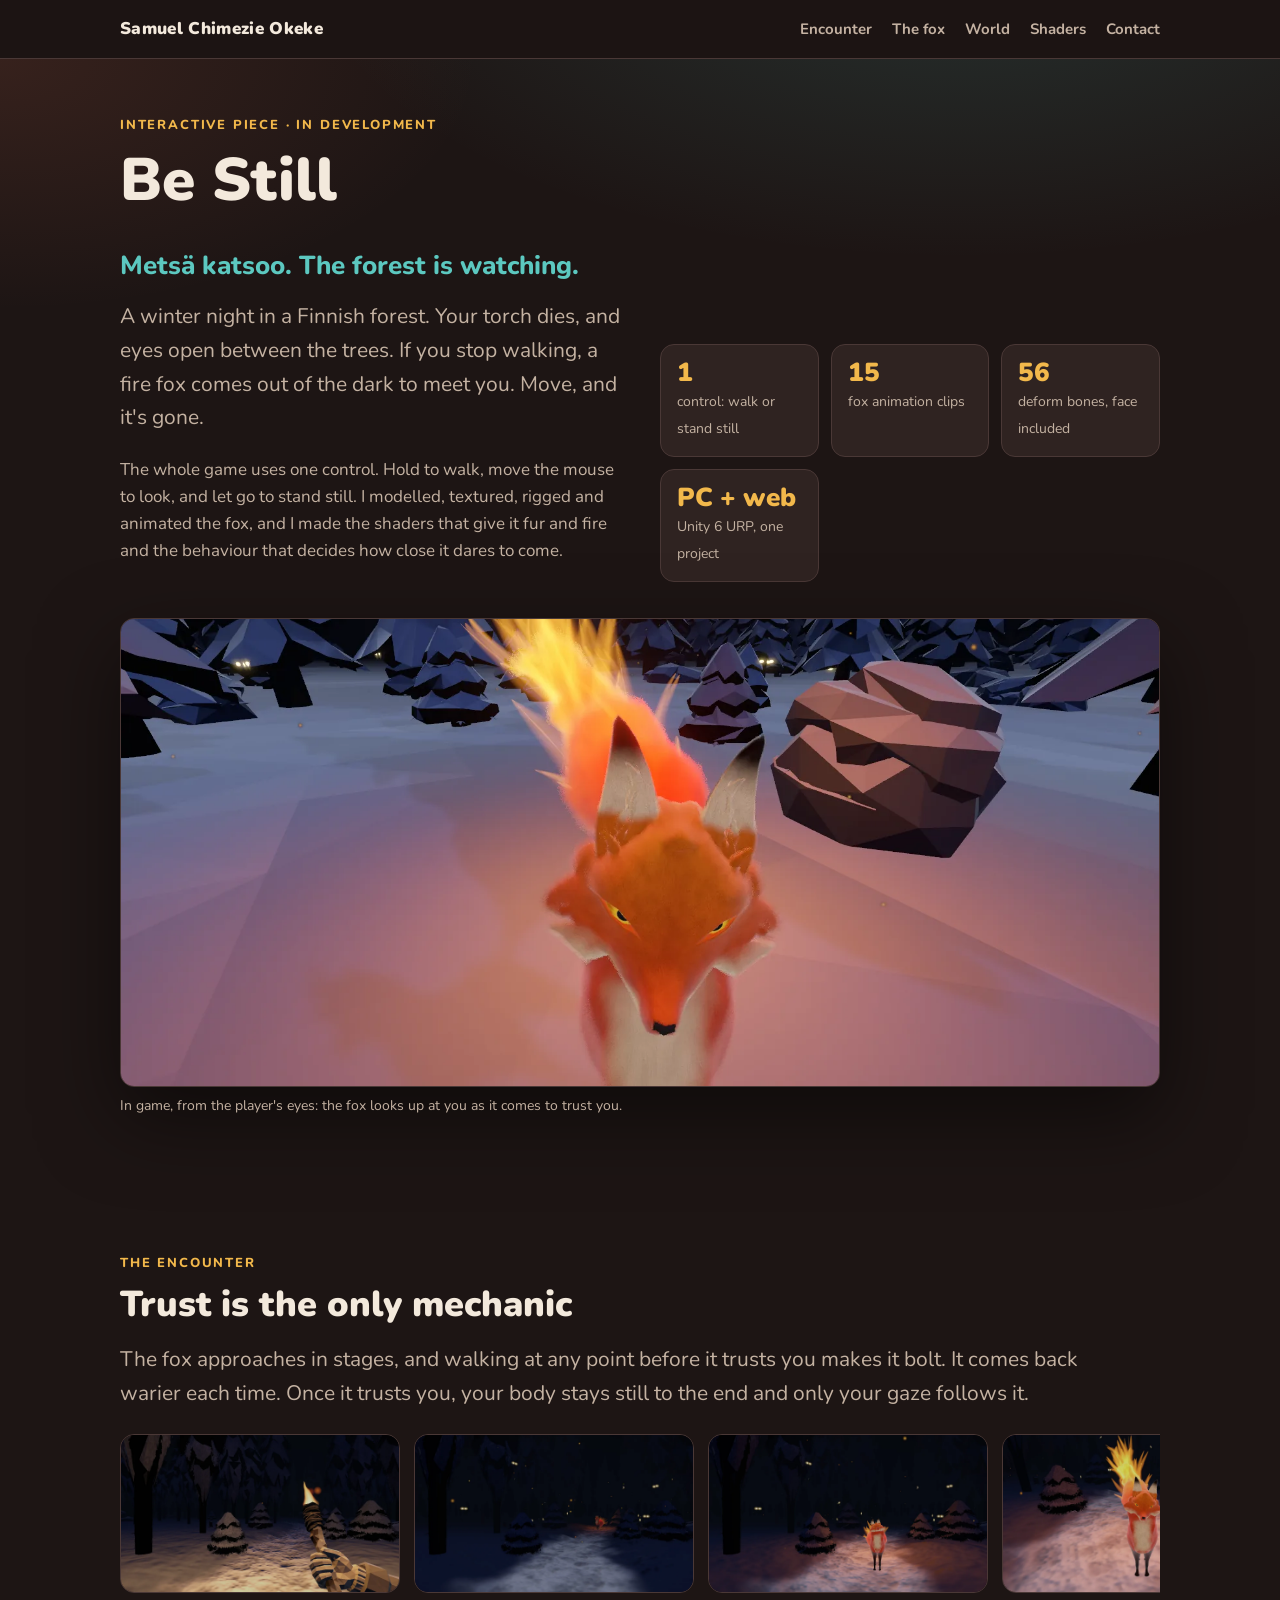
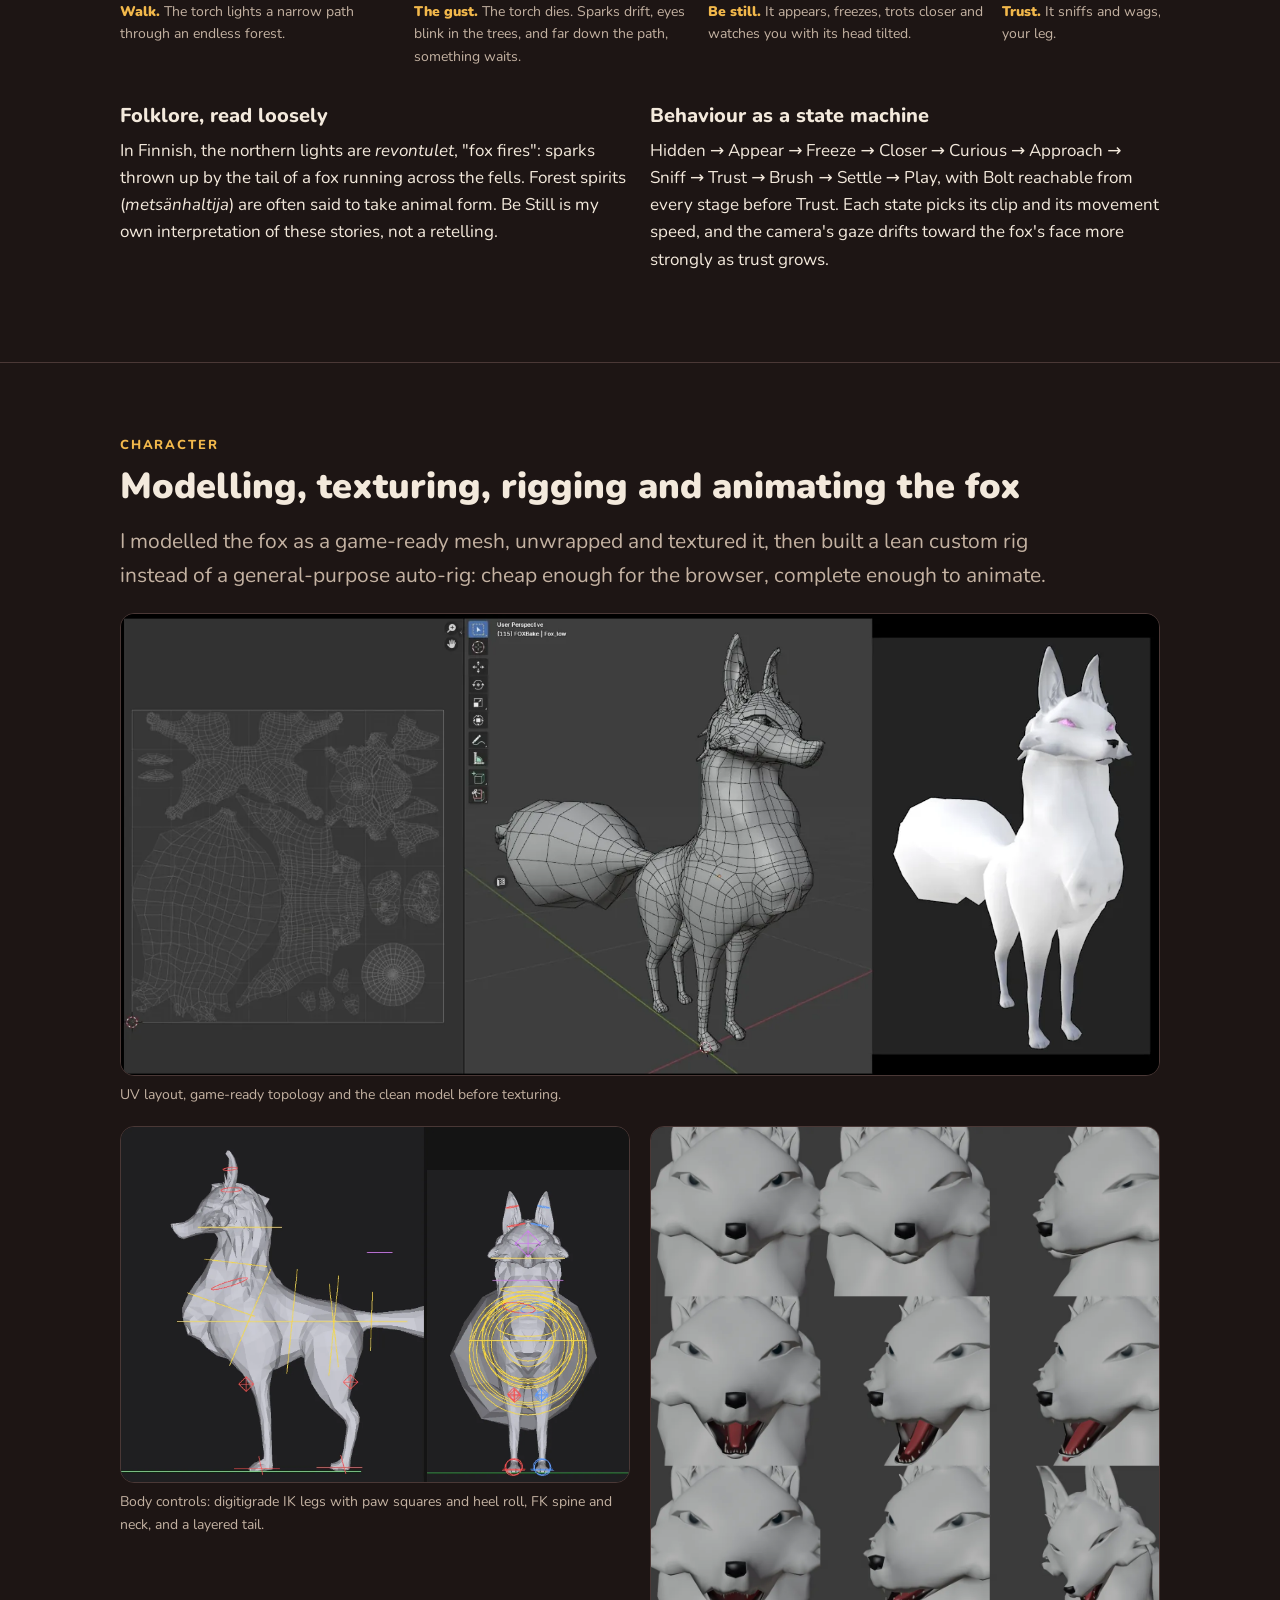
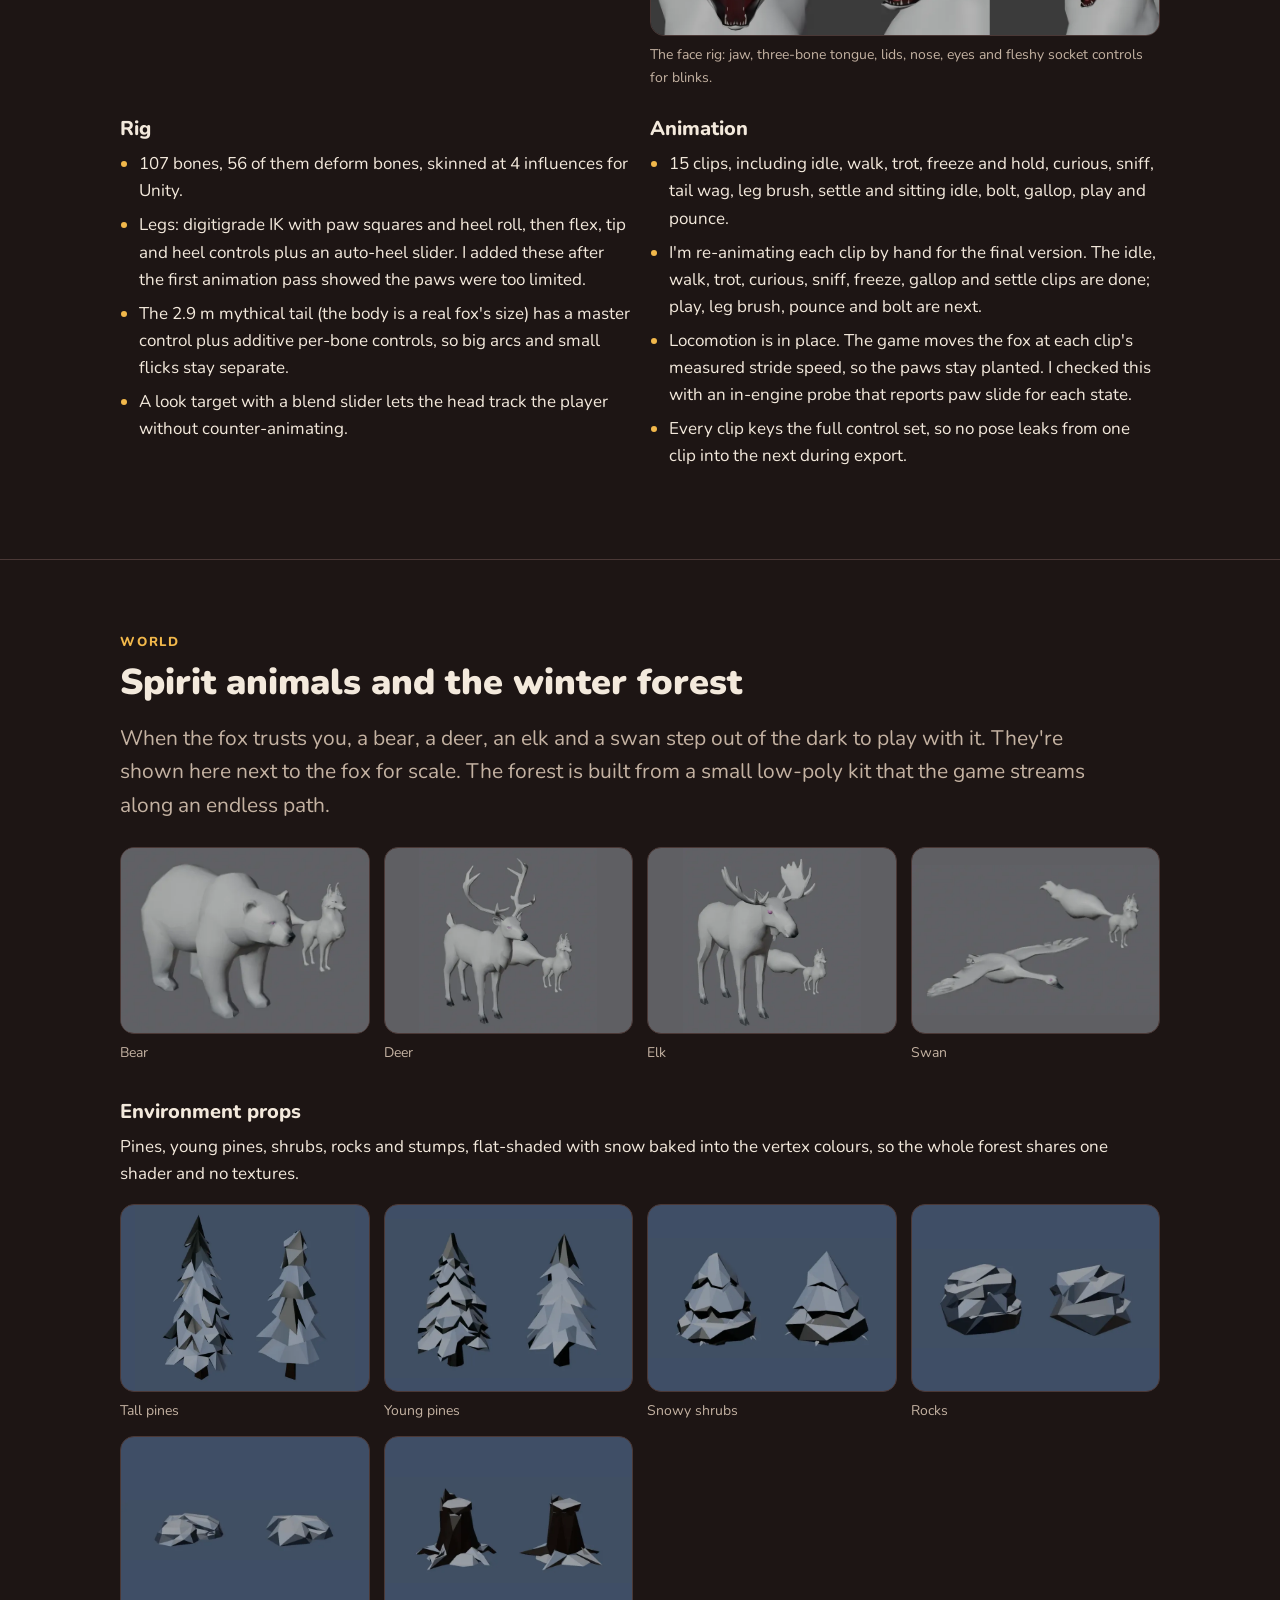
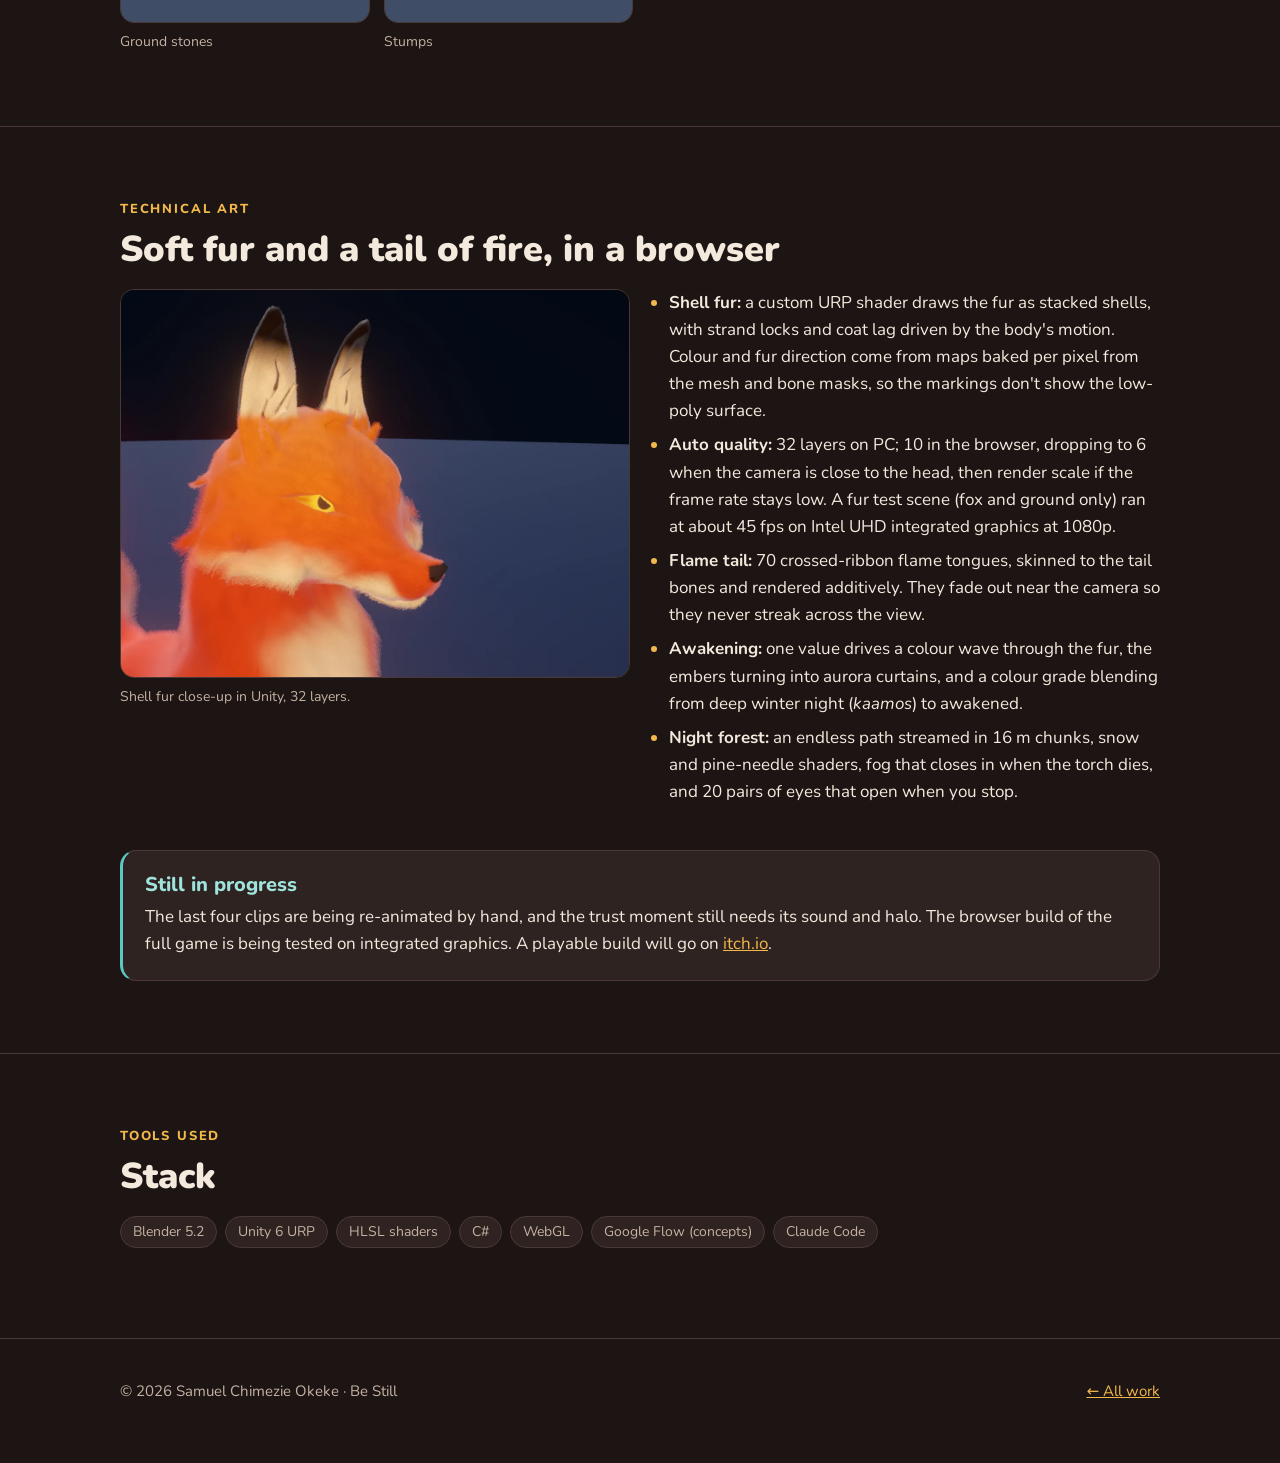
==== be-still/index.html @ 5057ab0c "Add Be Still case study page Fire fox encounter in Unity 6 URP: in-game stills, fox model, rig and a" ====
<!doctype html>
<html lang="en">
<head>
<meta charset="utf-8">
<meta name="viewport" content="width=device-width, initial-scale=1">
<title>Be Still · Samuel Chimezie Okeke</title>
<meta name="description" content="Be Still: a one-control encounter with a fire fox in a Finnish winter forest at night. Unity 6 URP, custom rig and animation, shell fur and flame shaders, for PC and the browser.">
<meta property="og:title" content="Be Still · a fire fox in a winter forest">
<meta property="og:description" content="Stand still and the fox comes to you. Rig, animation, shaders and behaviour by Samuel Chimezie Okeke.">
<meta property="og:image" content="../img/bestill/hero_ingame.webp">
<link rel="preconnect" href="https://fonts.googleapis.com">
<link rel="preconnect" href="https://fonts.gstatic.com" crossorigin>
<link href="https://fonts.googleapis.com/css2?family=Nunito:wght@400;700;800;900&display=swap" rel="stylesheet">
<link rel="stylesheet" href="../style.css">
<style>
  .hero { padding: 56px 0 64px; background: radial-gradient(1100px 520px at 75% -10%, rgba(92,200,192,.16), transparent 60%), radial-gradient(800px 420px at 0% 0%, rgba(239,122,90,.12), transparent 60%); }
  .hero .wrap { display: grid; grid-template-columns: 1fr 1fr; gap: 12px 40px; align-items: end; }
  .hero figure { grid-column: 1 / -1; margin-top: 24px; }
  @media (max-width: 860px) { .hero .wrap { grid-template-columns: 1fr; } }
  .hero .shot { box-shadow: 0 30px 80px rgba(0,0,0,.5); width: 100%; }
  .hero .stats { margin: 0; }
  .gallery { display: grid; gap: 14px; grid-template-columns: repeat(auto-fit, minmax(220px, 1fr)); align-items: start; }
  .gallery img { width: 100%; aspect-ratio: 4 / 3; object-fit: contain; background: #3f4e66; }
  .gallery.animals img { background: #5f5f63; }
  .quote { font-size: clamp(20px, 2.6vw, 26px); font-weight: 800; color: var(--teal); margin: 0 0 14px; }
  .strip { grid-auto-columns: minmax(280px, 1fr); }
  .wip { border-left: 3px solid var(--teal); }
  .wip h3 { color: #9fe3dc; }
</style>
</head>
<body>

<nav class="nav"><div class="wrap">
  <a class="brand" href="../">Samuel Chimezie Okeke</a>
  <ul>
    <li><a href="#encounter">Encounter</a></li>
    <li class="hide-sm"><a href="#fox">The fox</a></li>
    <li class="hide-sm"><a href="#world">World</a></li>
    <li class="hide-sm"><a href="#tech">Shaders</a></li>
    <li><a href="../#contact">Contact</a></li>
  </ul>
</div></nav>

<header class="hero">
  <div class="wrap">
    <div>
      <div class="eyebrow">Interactive piece · in development</div>
      <h1>Be Still</h1>
      <p class="quote">Metsä katsoo. The forest is watching.</p>
      <p class="lead">A winter night in a Finnish forest. Your torch dies, and eyes open between the trees. If you stop walking, a fire fox comes out of the dark to meet you. Move, and it's gone.</p>
      <p class="muted">The whole game uses one control. Hold to walk, move the mouse to look, and let go to stand still. I modelled, textured, rigged and animated the fox, and I made the shaders that give it fur and fire and the behaviour that decides how close it dares to come.</p>
    </div>
    <div>
      <div class="stats">
        <div class="stat"><b>1</b><span>control: walk or stand still</span></div>
        <div class="stat"><b>15</b><span>fox animation clips</span></div>
        <div class="stat"><b>56</b><span>deform bones, face included</span></div>
        <div class="stat"><b>PC + web</b><span>Unity 6 URP, one project</span></div>
      </div>
    </div>
    <figure>
      <img class="shot" src="../img/bestill/hero_ingame.webp" alt="In game: the fire fox looks up at the player with gold eyes, its flame tail raised behind it in the snowy forest" width="1600" height="720">
      <figcaption>In game, from the player's eyes: the fox looks up at you as it comes to trust you.</figcaption>
    </figure>
  </div>
</header>

<main>

<section id="encounter">
  <div class="wrap">
    <div class="eyebrow">The encounter</div>
    <h2>Trust is the only mechanic</h2>
    <p class="lead">The fox approaches in stages, and walking at any point before it trusts you makes it bolt. It comes back warier each time. Once it trusts you, your body stays still to the end and only your gaze follows it.</p>
    <div class="strip" style="margin-top:24px">
      <figure><img class="shot" loading="lazy" src="../img/bestill/01_torch.webp" alt="First-person view: a gloved hand holds a torch on a snowy forest path" width="1280" height="720"><figcaption><span class="num">Walk.</span> The torch lights a narrow path through an endless forest.</figcaption></figure>
      <figure><img class="shot" loading="lazy" src="../img/bestill/02_eyes.webp" alt="Dark forest with pairs of glowing eyes and a small fox far down the path" width="1280" height="720"><figcaption><span class="num">The gust.</span> The torch dies. Sparks drift, eyes blink in the trees, and far down the path, something waits.</figcaption></figure>
      <figure><img class="shot" loading="lazy" src="../img/bestill/03_curious.webp" alt="The fox stands on the moonlit path, facing the player" width="1280" height="720"><figcaption><span class="num">Be still.</span> It appears, freezes, trots closer and watches you with its head tilted.</figcaption></figure>
      <figure><img class="shot" loading="lazy" src="../img/bestill/04_trust.webp" alt="Close view of the fox looking up at the player, tail flame raised" width="1280" height="720"><figcaption><span class="num">Trust.</span> It sniffs and wags, then brushes past your leg.</figcaption></figure>
      <figure><img class="shot" loading="lazy" src="../img/bestill/05_awakening.webp" alt="The fox glowing brighter, sparks rising into the trees" width="1280" height="720"><figcaption><span class="num">Awakening.</span> Colour runs through its fur from head to tail and out into the forest.</figcaption></figure>
      <figure><img class="shot" loading="lazy" src="../img/bestill/06_frolic.webp" alt="The fox leaping in a clearing under aurora, with a bear, elk, deer and swan around it" width="1600" height="720"><figcaption><span class="num">Play.</span> Under the aurora, spirit animals step out of the dark and the fox runs off to play with them.</figcaption></figure>
    </div>
    <div class="grid g2" style="margin-top:28px">
      <div>
        <h3>Folklore, read loosely</h3>
        <p>In Finnish, the northern lights are <i>revontulet</i>, "fox fires": sparks thrown up by the tail of a fox running across the fells. Forest spirits (<i>metsänhaltija</i>) are often said to take animal form. Be Still is my own interpretation of these stories, not a retelling.</p>
      </div>
      <div>
        <h3>Behaviour as a state machine</h3>
        <p>Hidden → Appear → Freeze → Closer → Curious → Approach → Sniff → Trust → Brush → Settle → Play, with Bolt reachable from every stage before Trust. Each state picks its clip and its movement speed, and the camera's gaze drifts toward the fox's face more strongly as trust grows.</p>
      </div>
    </div>
  </div>
</section>

<section id="fox">
  <div class="wrap">
    <div class="eyebrow">Character</div>
    <h2>Modelling, texturing, rigging and animating the fox</h2>
    <p class="lead">I modelled the fox as a game-ready mesh, unwrapped and textured it, then built a lean custom rig instead of a general-purpose auto-rig: cheap enough for the browser, complete enough to animate.</p>
    <figure style="margin-top:20px">
      <img class="shot" loading="lazy" src="../img/bestill/fox_model.webp" alt="The fox's UV layout, its game-ready wireframe in Blender, and the untextured model" width="1640" height="728">
      <figcaption>UV layout, game-ready topology and the clean model before texturing.</figcaption>
    </figure>
    <div class="grid g2" style="margin-top:20px">
      <figure><img class="shot" loading="lazy" src="../img/bestill/rig_body.webp" alt="Fox mesh in Blender with rig controls: paw squares, spine, tail and look controls" width="1510" height="1055"><figcaption>Body controls: digitigrade IK legs with paw squares and heel roll, FK spine and neck, and a layered tail.</figcaption></figure>
      <figure><img class="shot" loading="lazy" src="../img/bestill/rig_face.webp" alt="Grid of fox face poses: blinks, jaw open, tongue out, snarl" width="1200" height="1200"><figcaption>The face rig: jaw, three-bone tongue, lids, nose, eyes and fleshy socket controls for blinks.</figcaption></figure>
    </div>
    <div class="grid g2" style="margin-top:28px">
      <div>
        <h3>Rig</h3>
        <ul class="ticks">
          <li>107 bones, 56 of them deform bones, skinned at 4 influences for Unity.</li>
          <li>Legs: digitigrade IK with paw squares and heel roll, then flex, tip and heel controls plus an auto-heel slider. I added these after the first animation pass showed the paws were too limited.</li>
          <li>The 2.9 m mythical tail (the body is a real fox's size) has a master control plus additive per-bone controls, so big arcs and small flicks stay separate.</li>
          <li>A look target with a blend slider lets the head track the player without counter-animating.</li>
        </ul>
      </div>
      <div>
        <h3>Animation</h3>
        <ul class="ticks">
          <li>15 clips, including idle, walk, trot, freeze and hold, curious, sniff, tail wag, leg brush, settle and sitting idle, bolt, gallop, play and pounce.</li>
          <li>I'm re-animating each clip by hand for the final version. The idle, walk, trot, curious, sniff, freeze, gallop and settle clips are done; play, leg brush, pounce and bolt are next.</li>
          <li>Locomotion is in place. The game moves the fox at each clip's measured stride speed, so the paws stay planted. I checked this with an in-engine probe that reports paw slide for each state.</li>
          <li>Every clip keys the full control set, so no pose leaks from one clip into the next during export.</li>
        </ul>
      </div>
    </div>
  </div>
</section>

<section id="world">
  <div class="wrap">
    <div class="eyebrow">World</div>
    <h2>Spirit animals and the winter forest</h2>
    <p class="lead">When the fox trusts you, a bear, a deer, an elk and a swan step out of the dark to play with it. They're shown here next to the fox for scale. The forest is built from a small low-poly kit that the game streams along an endless path.</p>
    <div class="gallery animals" style="margin-top:24px">
      <figure><img class="shot" loading="lazy" src="../img/bestill/spirit_bear.webp" alt="Low-poly bear model beside the fox" width="580" height="430"><figcaption>Bear</figcaption></figure>
      <figure><img class="shot" loading="lazy" src="../img/bestill/spirit_deer.webp" alt="Low-poly deer with antlers beside the fox" width="530" height="550"><figcaption>Deer</figcaption></figure>
      <figure><img class="shot" loading="lazy" src="../img/bestill/spirit_elk.webp" alt="Low-poly elk (moose) with broad antlers beside the fox" width="530" height="550"><figcaption>Elk</figcaption></figure>
      <figure><img class="shot" loading="lazy" src="../img/bestill/spirit_swan.webp" alt="Low-poly swan in flight beside the fox" width="560" height="340"><figcaption>Swan</figcaption></figure>
    </div>
    <h3 style="margin-top:36px">Environment props</h3>
    <p>Pines, young pines, shrubs, rocks and stumps, flat-shaded with snow baked into the vertex colours, so the whole forest shares one shader and no textures.</p>
    <div class="gallery" style="margin-top:16px">
      <figure><img class="shot" loading="lazy" src="../img/bestill/prop_pines_tall.webp" alt="Two tall snowy low-poly pines" width="700" height="590"><figcaption>Tall pines</figcaption></figure>
      <figure><img class="shot" loading="lazy" src="../img/bestill/prop_pines_young.webp" alt="Two young snowy low-poly pines" width="700" height="450"><figcaption>Young pines</figcaption></figure>
      <figure><img class="shot" loading="lazy" src="../img/bestill/prop_shrubs.webp" alt="Two snow-covered shrubs" width="700" height="340"><figcaption>Snowy shrubs</figcaption></figure>
      <figure><img class="shot" loading="lazy" src="../img/bestill/prop_rocks.webp" alt="Two low-poly rocks" width="700" height="280"><figcaption>Rocks</figcaption></figure>
      <figure><img class="shot" loading="lazy" src="../img/bestill/prop_stones.webp" alt="Two low flat stones" width="700" height="170"><figcaption>Ground stones</figcaption></figure>
      <figure><img class="shot" loading="lazy" src="../img/bestill/prop_stumps.webp" alt="Two dark tree stumps with snow" width="700" height="300"><figcaption>Stumps</figcaption></figure>
    </div>
  </div>
</section>

<section id="tech">
  <div class="wrap">
    <div class="eyebrow">Technical art</div>
    <h2>Soft fur and a tail of fire, in a browser</h2>
    <div class="grid g2">
      <figure><img class="shot" loading="lazy" src="../img/bestill/fur_close.webp" alt="Close-up of the fox's head with shell-rendered fur and gold eyes" width="1180" height="900"><figcaption>Shell fur close-up in Unity, 32 layers.</figcaption></figure>
      <div>
        <ul class="ticks">
          <li><b>Shell fur:</b> a custom URP shader draws the fur as stacked shells, with strand locks and coat lag driven by the body's motion. Colour and fur direction come from maps baked per pixel from the mesh and bone masks, so the markings don't show the low-poly surface.</li>
          <li><b>Auto quality:</b> 32 layers on PC; 10 in the browser, dropping to 6 when the camera is close to the head, then render scale if the frame rate stays low. A fur test scene (fox and ground only) ran at about 45 fps on Intel UHD integrated graphics at 1080p.</li>
          <li><b>Flame tail:</b> 70 crossed-ribbon flame tongues, skinned to the tail bones and rendered additively. They fade out near the camera so they never streak across the view.</li>
          <li><b>Awakening:</b> one value drives a colour wave through the fur, the embers turning into aurora curtains, and a colour grade blending from deep winter night (<i>kaamos</i>) to awakened.</li>
          <li><b>Night forest:</b> an endless path streamed in 16 m chunks, snow and pine-needle shaders, fog that closes in when the torch dies, and 20 pairs of eyes that open when you stop.</li>
        </ul>
      </div>
    </div>
    <div class="card wip" style="margin-top:28px">
      <h3>Still in progress</h3>
      <p>The last four clips are being re-animated by hand, and the trust moment still needs its sound and halo. The browser build of the full game is being tested on integrated graphics. A playable build will go on <a href="https://chimex.itch.io">itch.io</a>.</p>
    </div>
  </div>
</section>

<section id="stack">
  <div class="wrap">
    <div class="eyebrow">Tools used</div>
    <h2>Stack</h2>
    <ul class="chips">
      <li>Blender 5.2</li><li>Unity 6 URP</li><li>HLSL shaders</li><li>C#</li><li>WebGL</li><li>Google Flow (concepts)</li><li>Claude Code</li>
    </ul>
  </div>
</section>

</main>

<footer class="footer">
  <div class="wrap row" style="justify-content:space-between">
    <span>© 2026 Samuel Chimezie Okeke · Be Still</span>
    <a href="../">← All work</a>
  </div>
</footer>
</body>
</html>
---- style.css ----
:root {
  --bg: #1d1514;
  --bg2: #281d1b;
  --card: #2f2321;
  --line: #4a3836;
  --text: #f3e9dc;
  --muted: #c4b2a2;
  --gold: #f2b84b;
  --coral: #ef7a5a;
  --teal: #5cc8c0;
  --max: 1080px;
}
* { box-sizing: border-box; }
html { scroll-behavior: smooth; }
body {
  margin: 0; background: var(--bg); color: var(--text);
  font: 17px/1.6 "Nunito", system-ui, sans-serif;
}
img { max-width: 100%; height: auto; display: block; }
a { color: var(--gold); }
a:hover { color: #ffd27a; }
.wrap { max-width: var(--max); margin: 0 auto; padding: 0 20px; }

/* nav */
.nav { position: sticky; top: 0; z-index: 10; background: rgba(29,21,20,.92); backdrop-filter: blur(8px); border-bottom: 1px solid var(--line); }
.nav .wrap { display: flex; align-items: center; justify-content: space-between; height: 58px; gap: 16px; }
.nav .brand { font-weight: 900; color: var(--text); text-decoration: none; letter-spacing: .02em; white-space: nowrap; }
.nav ul { display: flex; gap: 20px; list-style: none; margin: 0; padding: 0; }
.nav ul a { color: var(--muted); text-decoration: none; font-weight: 700; font-size: 15px; }
.nav ul a:hover { color: var(--gold); }
@media (max-width: 640px) { .nav ul { gap: 12px; } .nav ul li.hide-sm { display: none; } .nav .brand { font-size: 15px; } }

/* type */
h1, h2, h3 { line-height: 1.15; margin: 0 0 .5em; }
h1 { font-size: clamp(34px, 6vw, 60px); font-weight: 900; }
h2 { font-size: clamp(26px, 3.6vw, 36px); font-weight: 900; }
h3 { font-size: 20px; font-weight: 800; }
.eyebrow { color: var(--gold); font-weight: 800; letter-spacing: .14em; text-transform: uppercase; font-size: 13px; margin-bottom: 10px; }
.lead { font-size: clamp(18px, 2.2vw, 21px); color: var(--muted); max-width: 46em; }
p { margin: 0 0 1em; }
.muted { color: var(--muted); }
section { padding: 72px 0; border-top: 1px solid var(--line); }
section:first-of-type { border-top: 0; }

/* buttons + chips */
.btn { display: inline-flex; align-items: center; gap: 8px; padding: 12px 22px; border-radius: 999px; font-weight: 900; text-decoration: none; border: 2px solid var(--gold); color: var(--gold); background: transparent; cursor: pointer; font-family: inherit; font-size: 16px; }
.btn.solid { background: var(--gold); color: #2a1a10; }
.btn:hover { filter: brightness(1.1); }
.row { display: flex; flex-wrap: wrap; gap: 12px; align-items: center; }
.chips { display: flex; flex-wrap: wrap; gap: 8px; margin: 18px 0; padding: 0; list-style: none; }
.chips li { border: 1px solid var(--line); background: var(--card); border-radius: 999px; padding: 4px 12px; font-size: 14px; color: var(--muted); }

/* grids + cards */
.grid { display: grid; gap: 20px; }
.g2 { grid-template-columns: repeat(auto-fit, minmax(300px, 1fr)); }
.g3 { grid-template-columns: repeat(auto-fit, minmax(240px, 1fr)); }
.card { background: var(--card); border: 1px solid var(--line); border-radius: 16px; padding: 22px; }
.card h3 { margin-bottom: .35em; }
.card p:last-child { margin-bottom: 0; }

/* stats */
.stats { display: grid; grid-template-columns: repeat(auto-fit, minmax(150px, 1fr)); gap: 12px; margin: 28px 0 0; }
.stat { background: var(--card); border: 1px solid var(--line); border-radius: 14px; padding: 14px 16px; }
.stat b { display: block; font-size: 26px; font-weight: 900; color: var(--gold); line-height: 1.1; }
.stat span { font-size: 14px; color: var(--muted); }

/* tables */
.tbl { width: 100%; border-collapse: collapse; font-size: 15px; }
.tbl th, .tbl td { text-align: left; padding: 9px 10px; border-bottom: 1px solid var(--line); vertical-align: top; }
.tbl th { color: var(--gold); font-weight: 800; }
.tbl td:last-child { color: var(--muted); }
.scroll-x { overflow-x: auto; }

/* figures */
figure { margin: 0; }
figcaption { font-size: 14px; color: var(--muted); margin-top: 8px; }
.shot { border-radius: 14px; border: 1px solid var(--line); }
.strip { display: grid; grid-auto-flow: column; grid-auto-columns: minmax(170px, 1fr); gap: 14px; overflow-x: auto; padding-bottom: 8px; scroll-snap-type: x mandatory; }
.strip figure { scroll-snap-align: start; }
.strip .num { color: var(--gold); font-weight: 900; }

ul.ticks { padding-left: 1.1em; margin: 0 0 1em; }
ul.ticks li { margin-bottom: .4em; }
ul.ticks li::marker { color: var(--gold); }
code { background: #3a2b28; padding: 1px 6px; border-radius: 6px; font-size: .9em; }

.footer { padding: 40px 0 60px; border-top: 1px solid var(--line); color: var(--muted); font-size: 15px; }
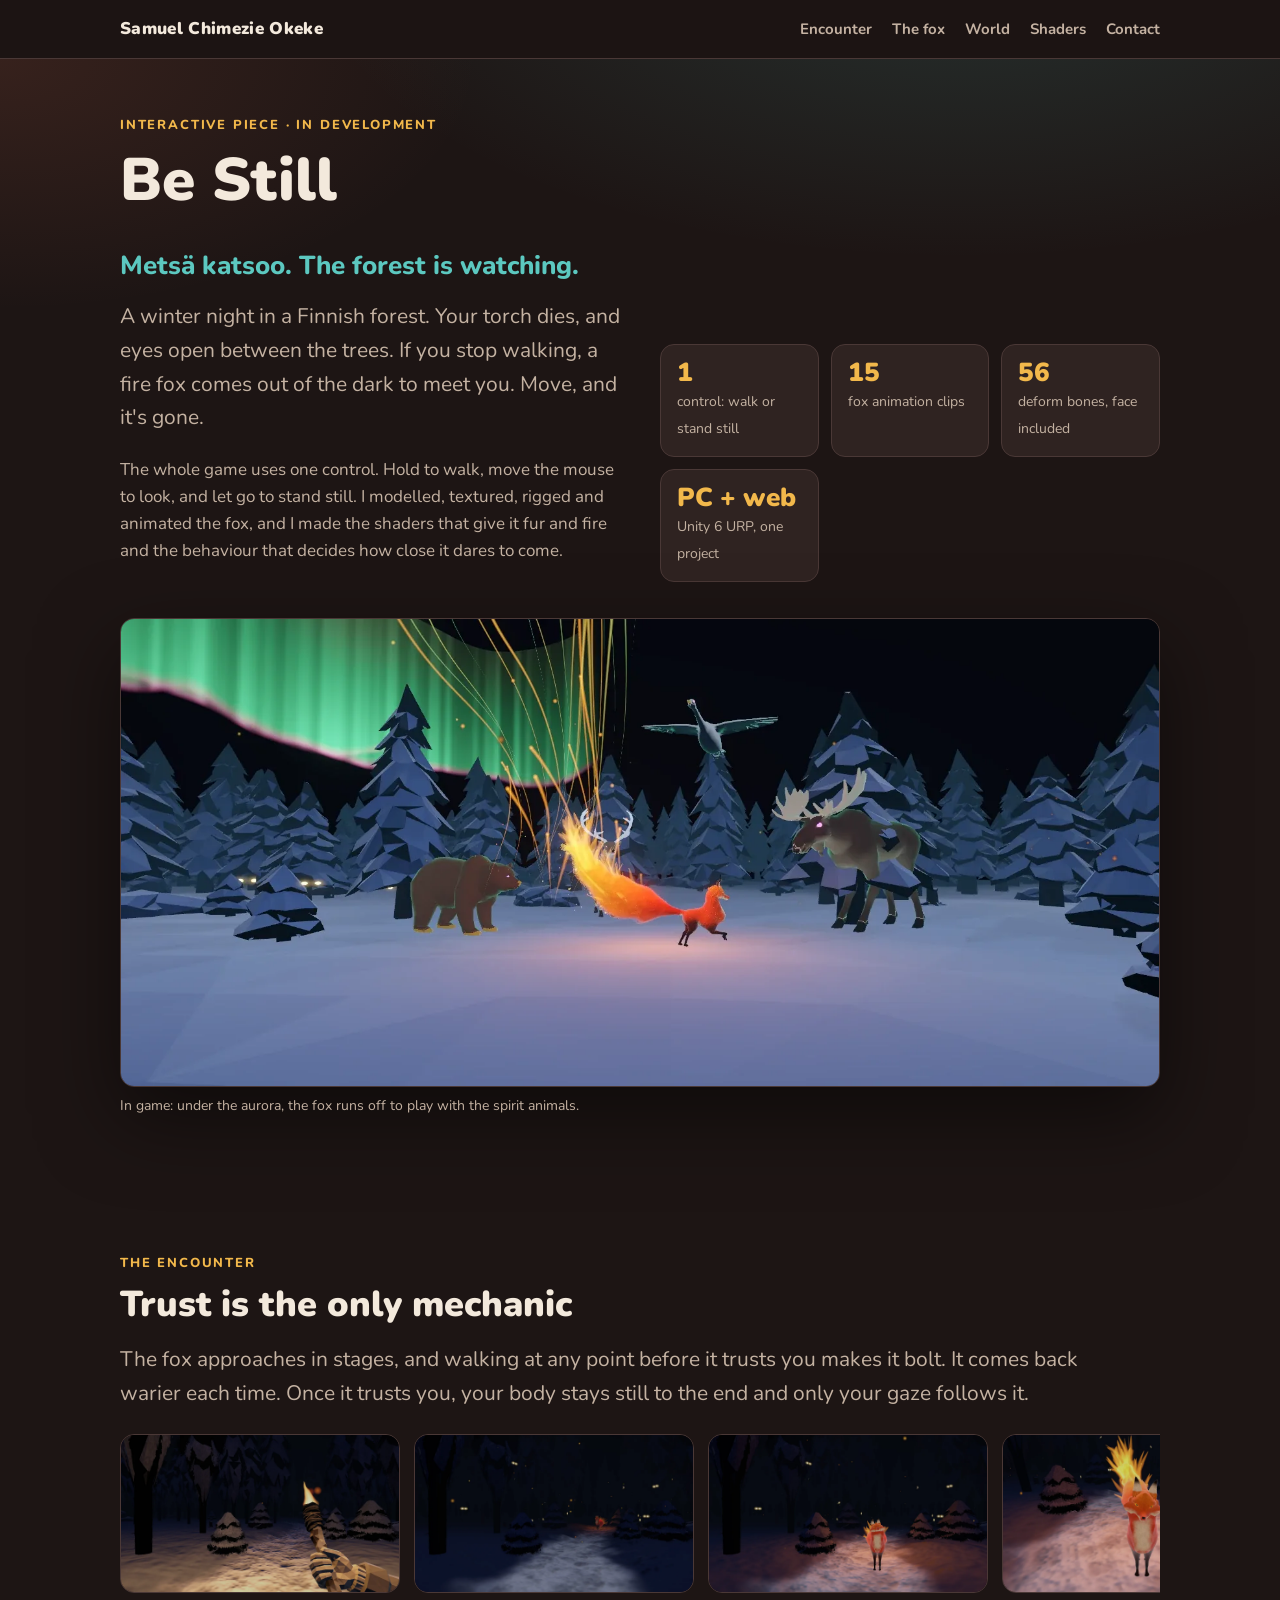
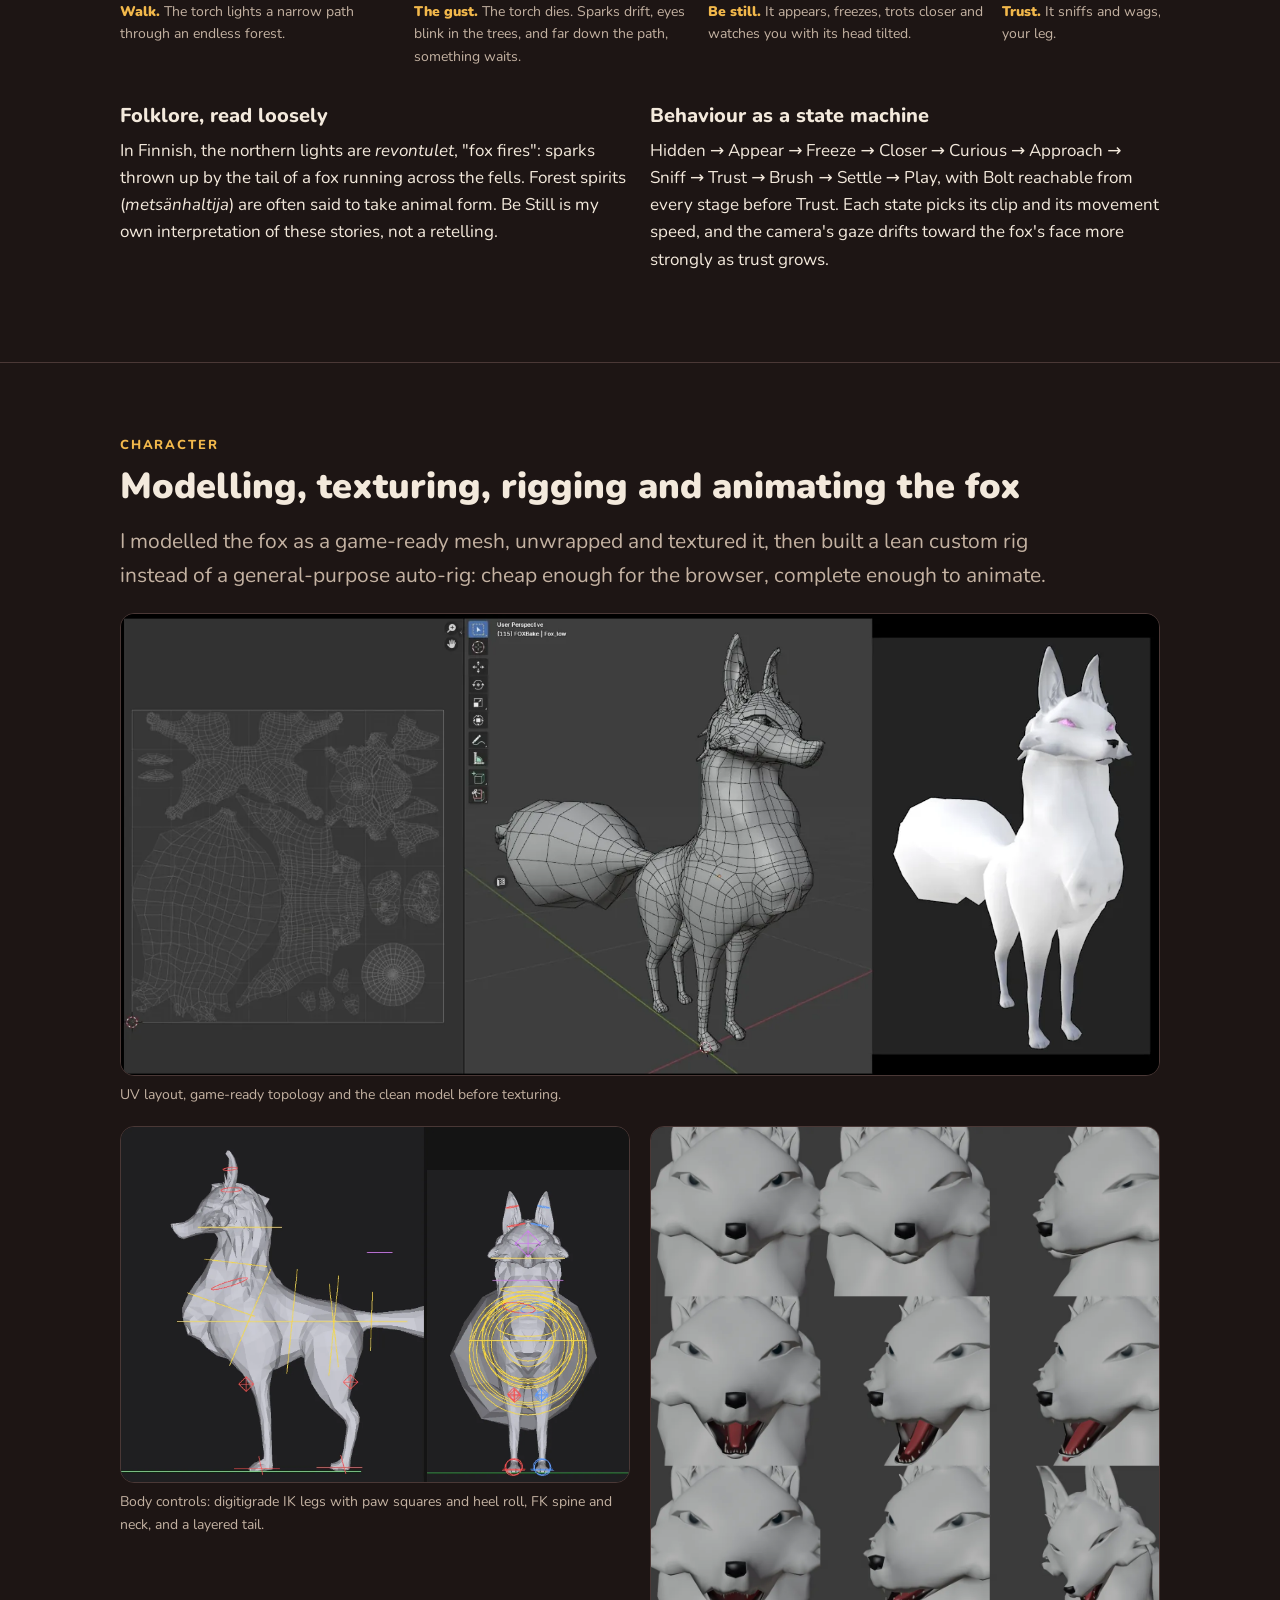
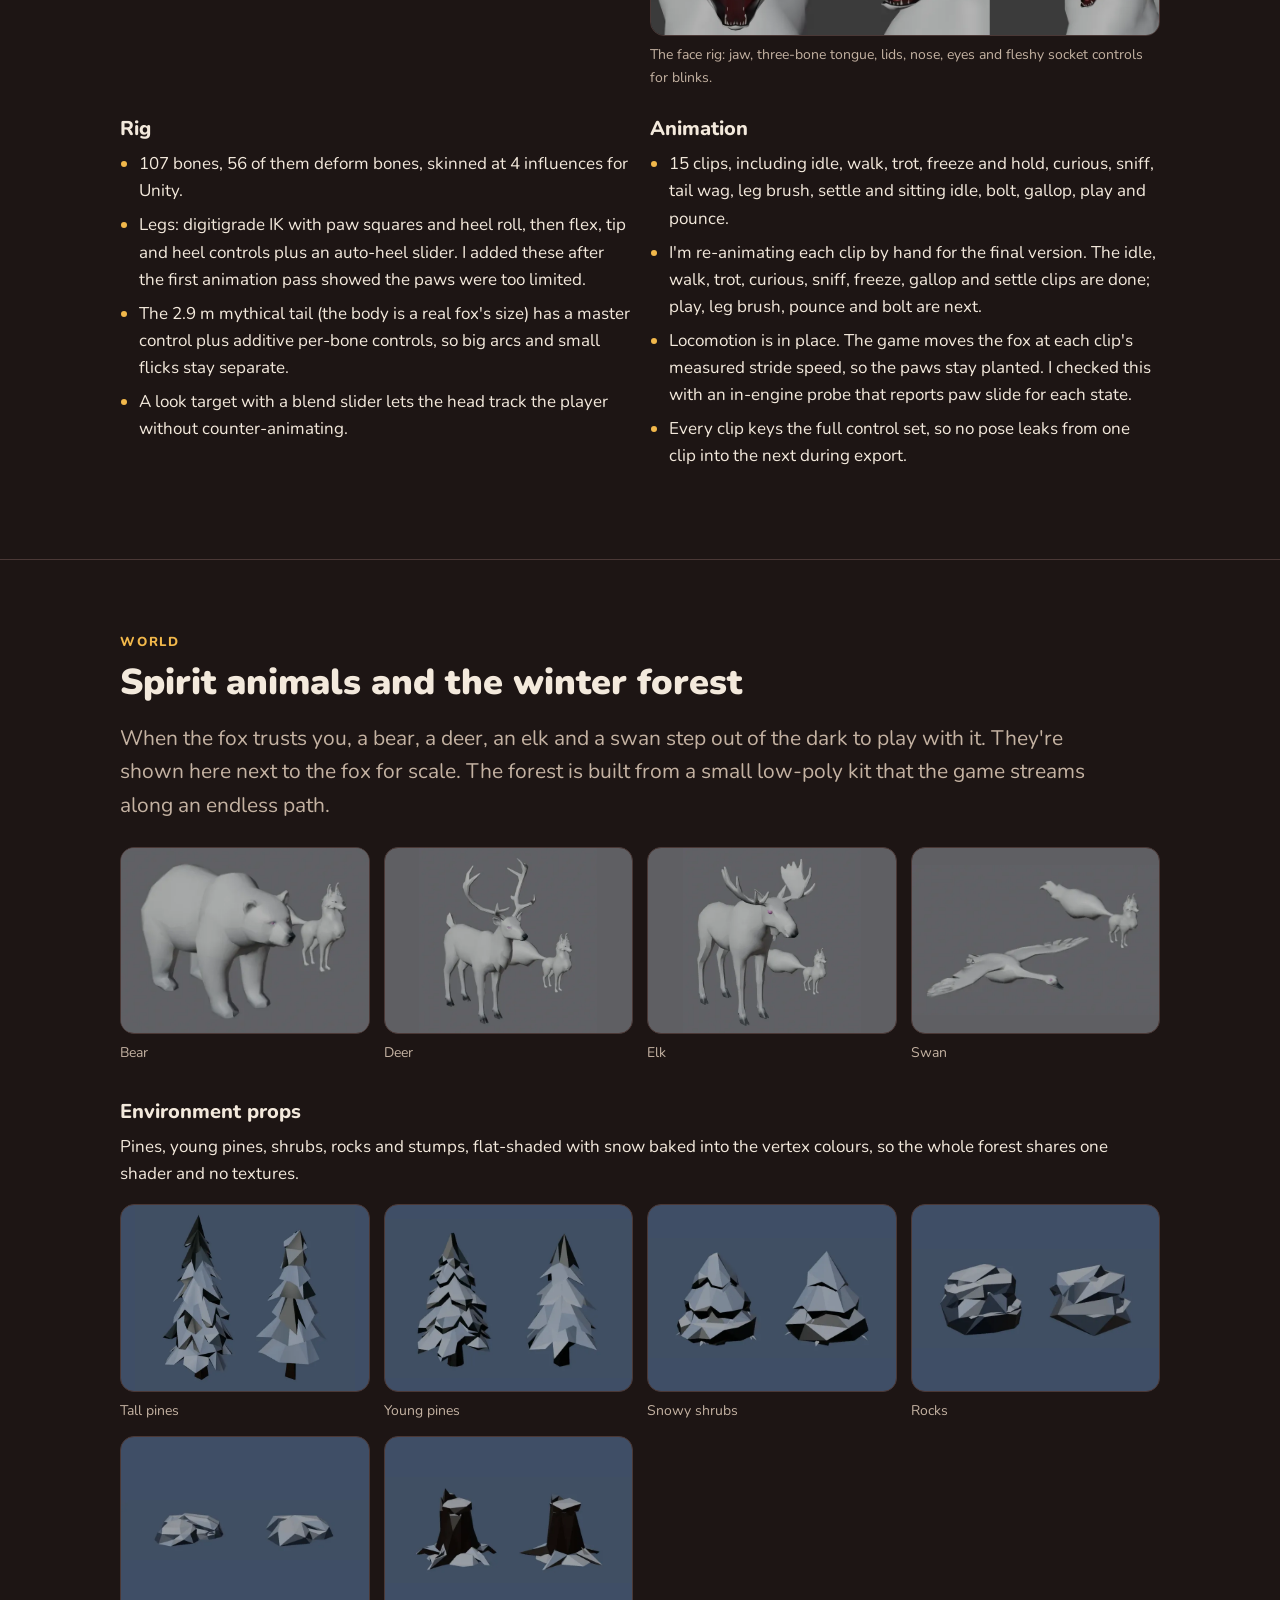
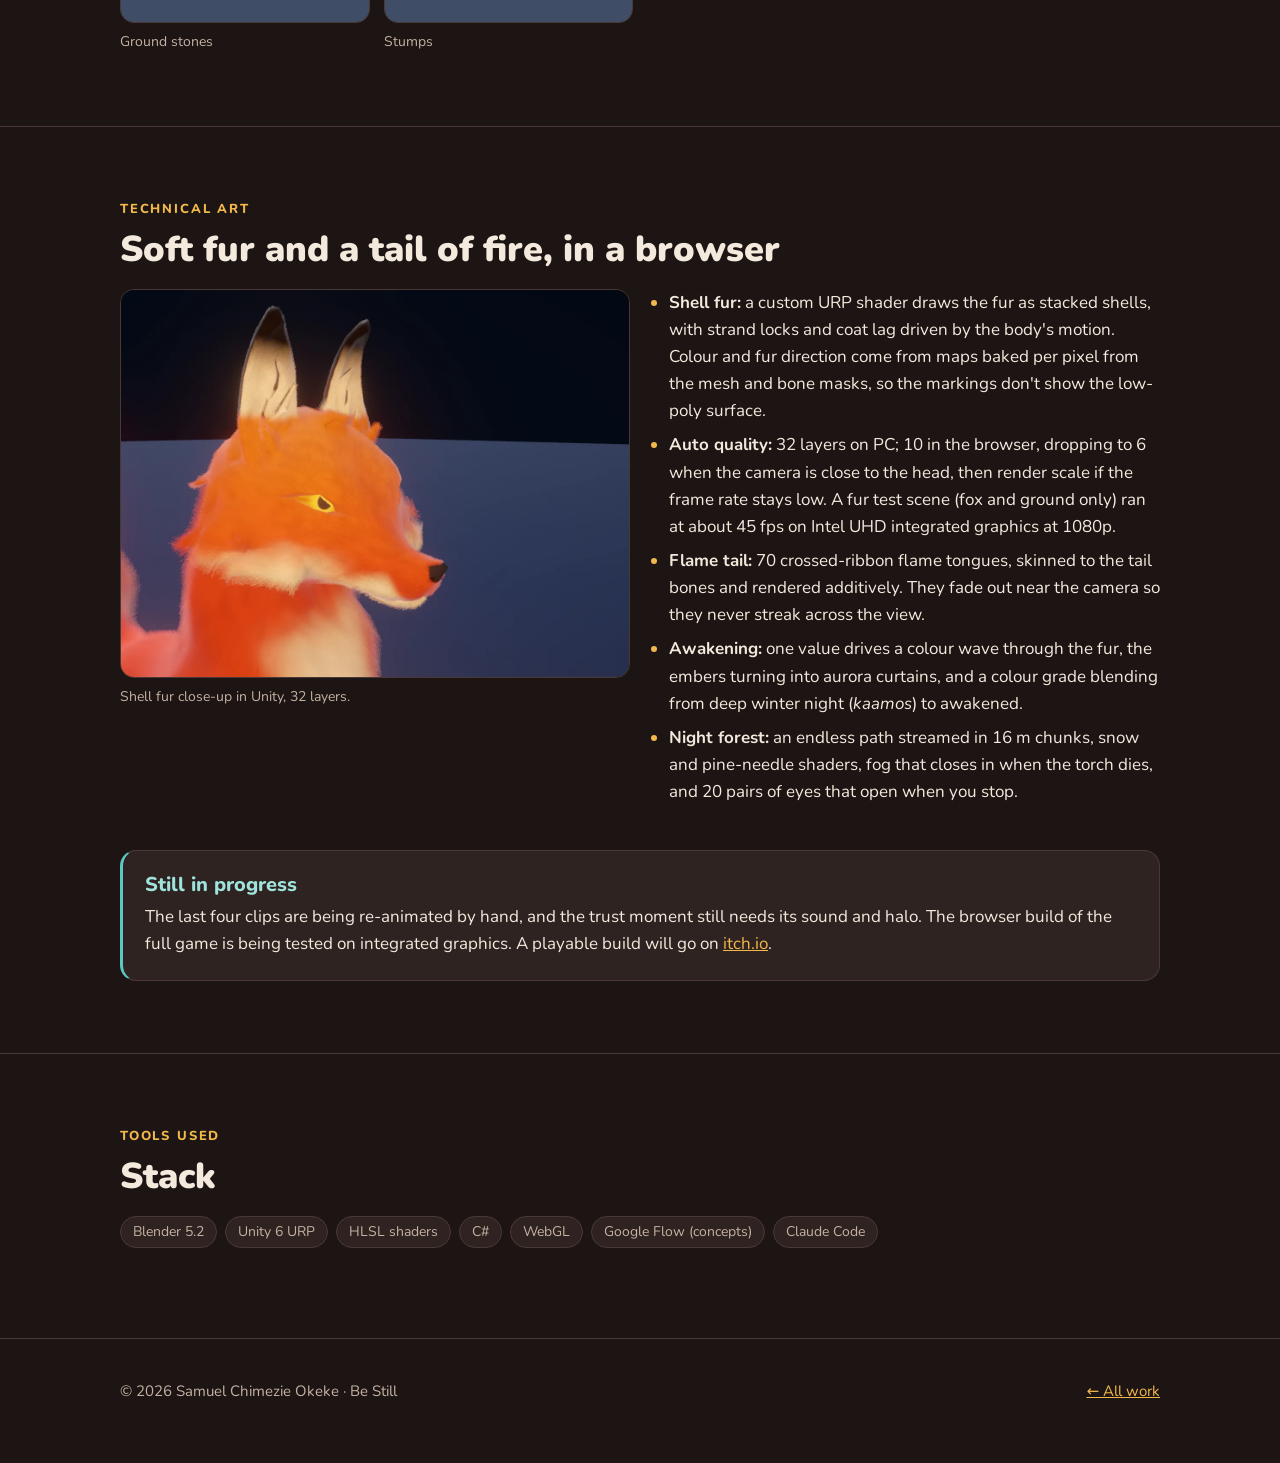
==== commit 2502b309: "Be Still: use the aurora play shot as the hero image Co-Authored-By: Claude Opus 5.5 <noreply@anthro" ====
--- a/be-still/index.html
+++ b/be-still/index.html
@@ -59,8 +59,8 @@
       </div>
     </div>
     <figure>
-      <img class="shot" src="../img/bestill/hero_ingame.webp" alt="In game: the fire fox looks up at the player with gold eyes, its flame tail raised behind it in the snowy forest" width="1600" height="720">
-      <figcaption>In game, from the player's eyes: the fox looks up at you as it comes to trust you.</figcaption>
+      <img class="shot" src="../img/bestill/hero_ingame.webp" alt="In game: the fire fox leaps across a snowy clearing under green aurora while a bear, deer, elk and swan watch" width="1600" height="720">
+      <figcaption>In game: under the aurora, the fox runs off to play with the spirit animals.</figcaption>
     </figure>
   </div>
 </header>
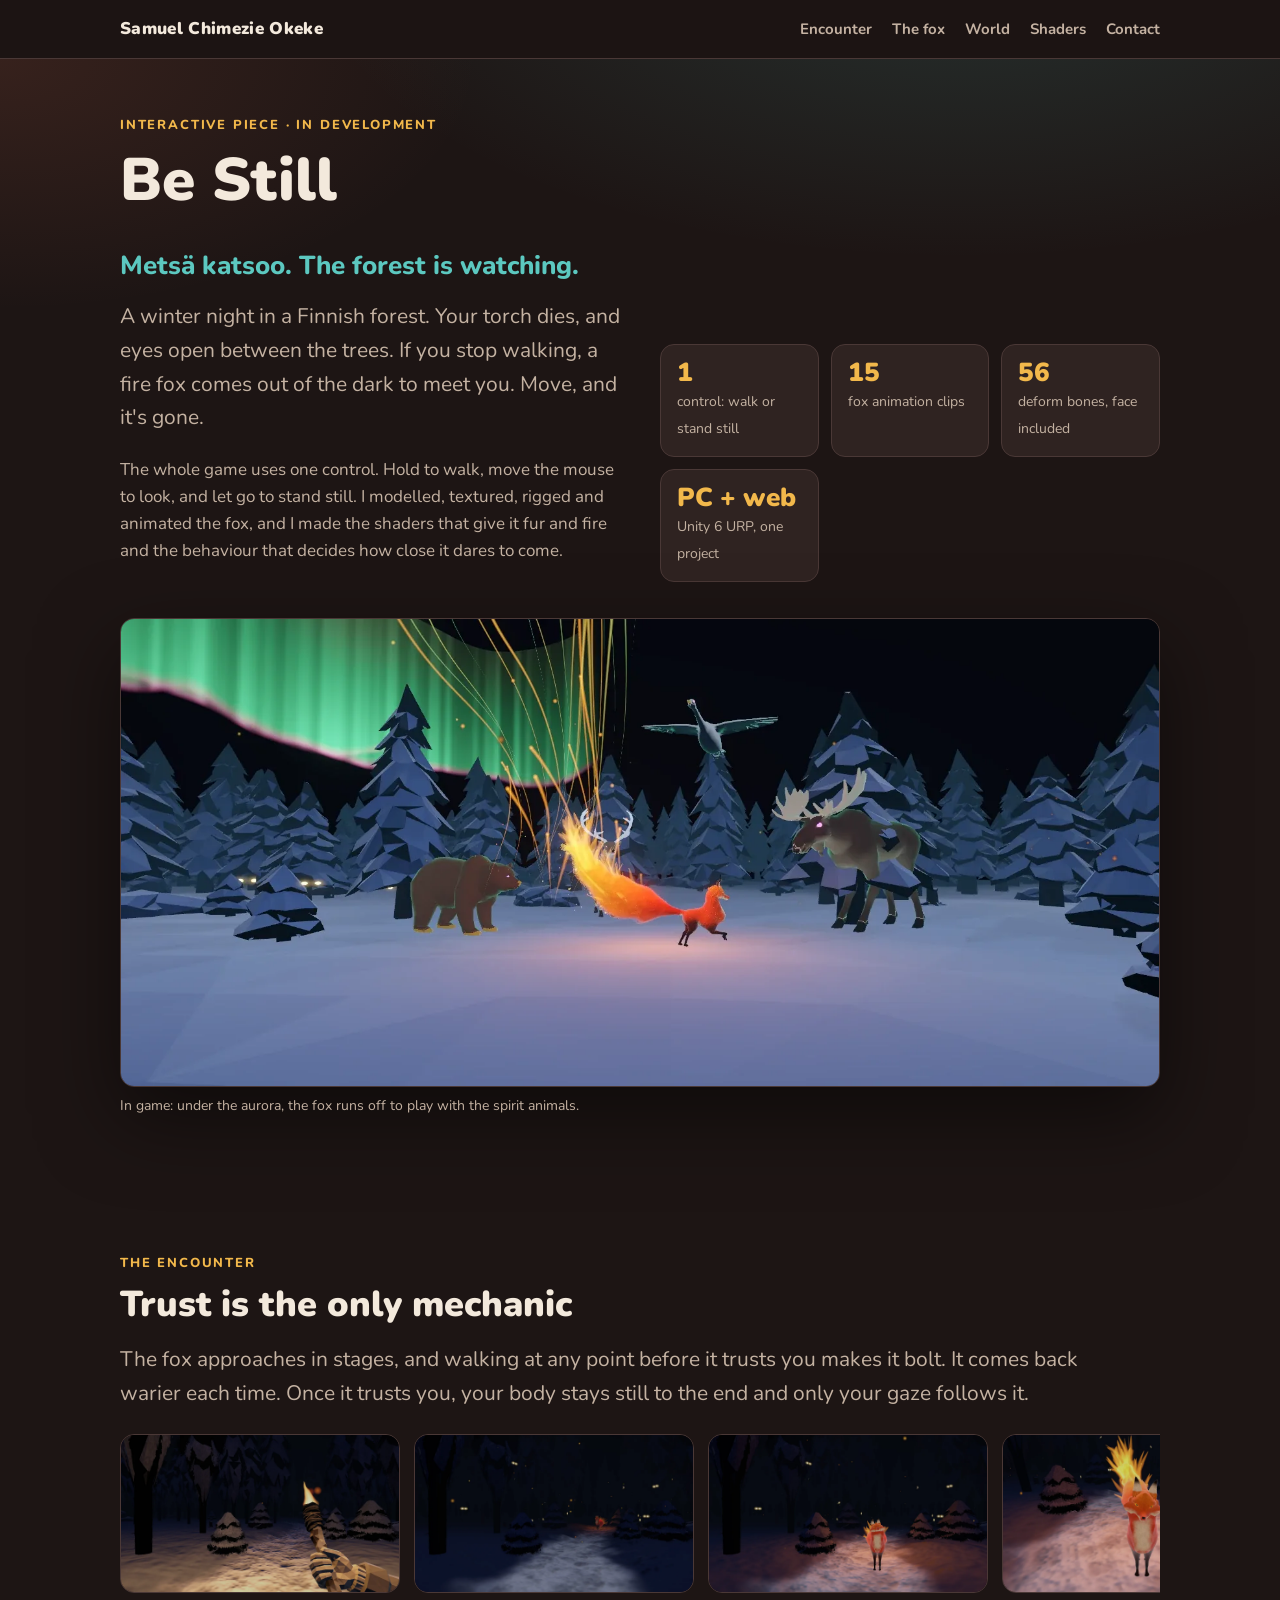
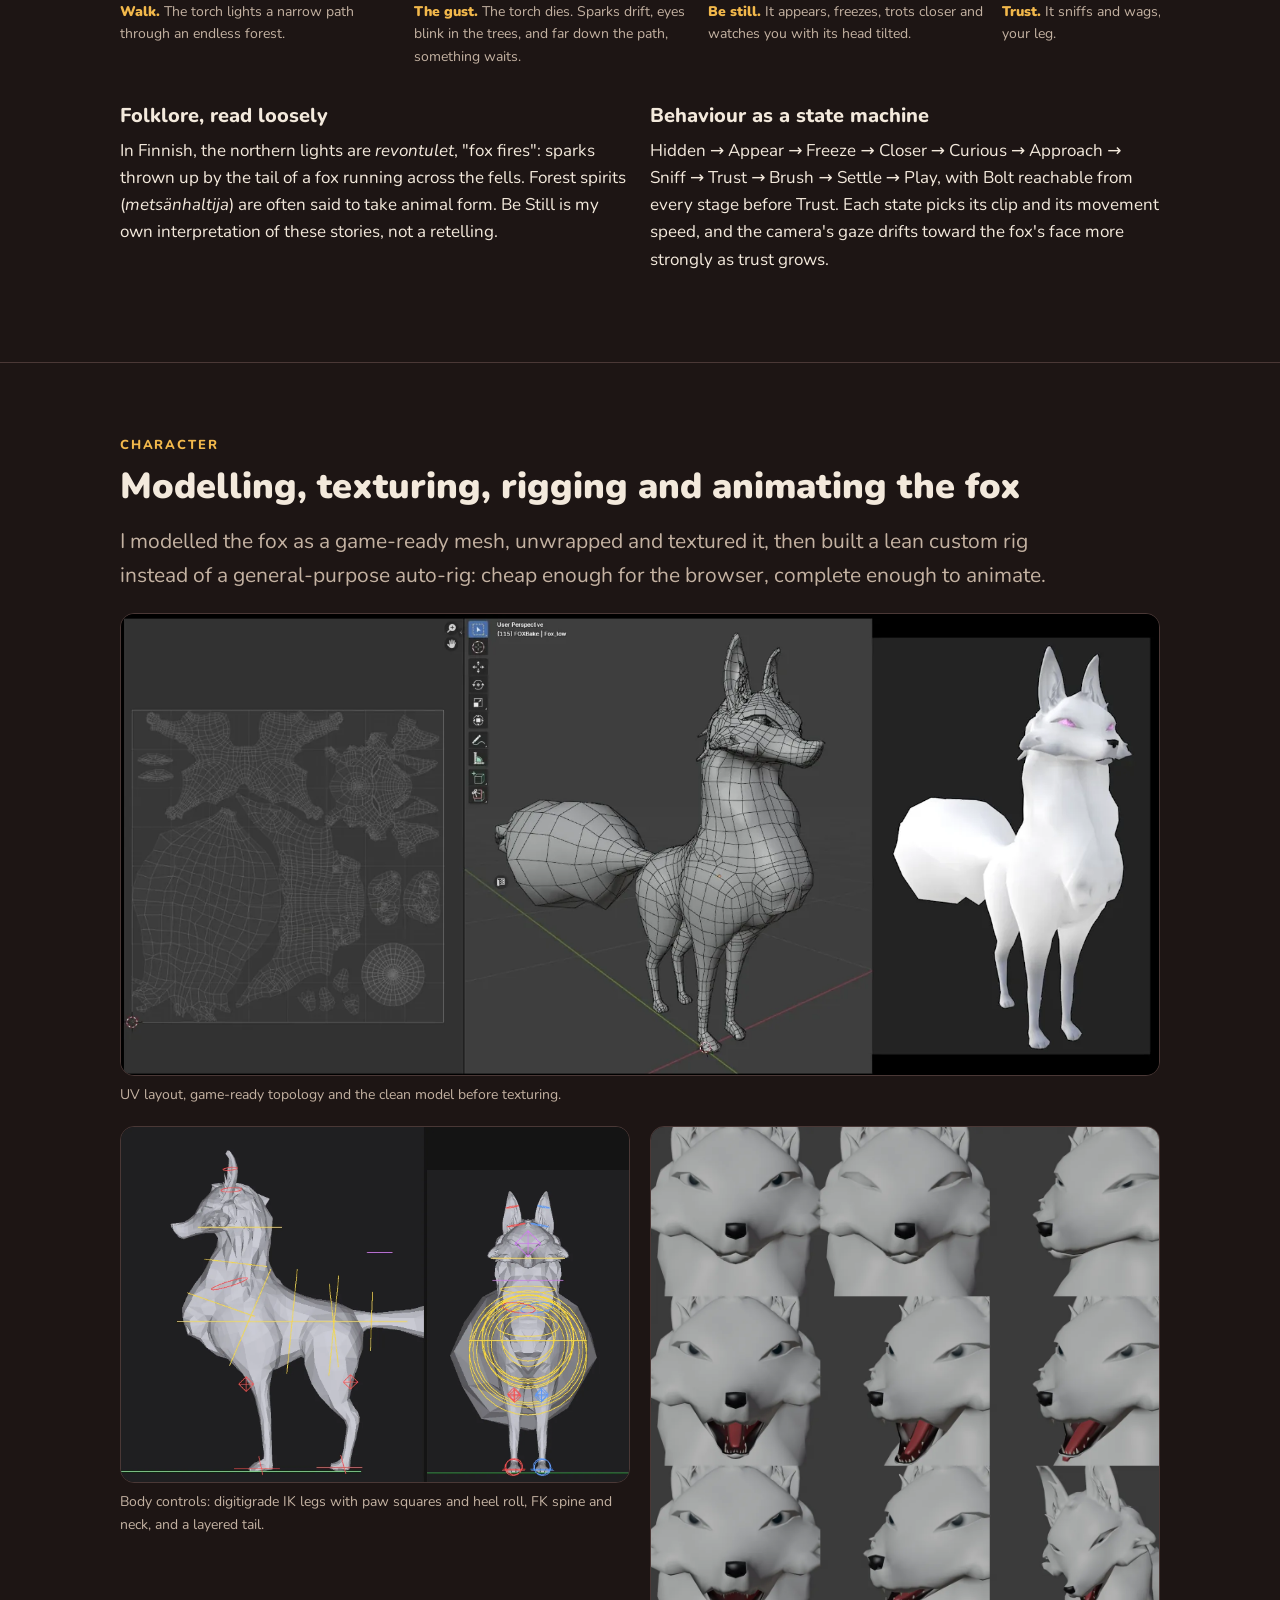
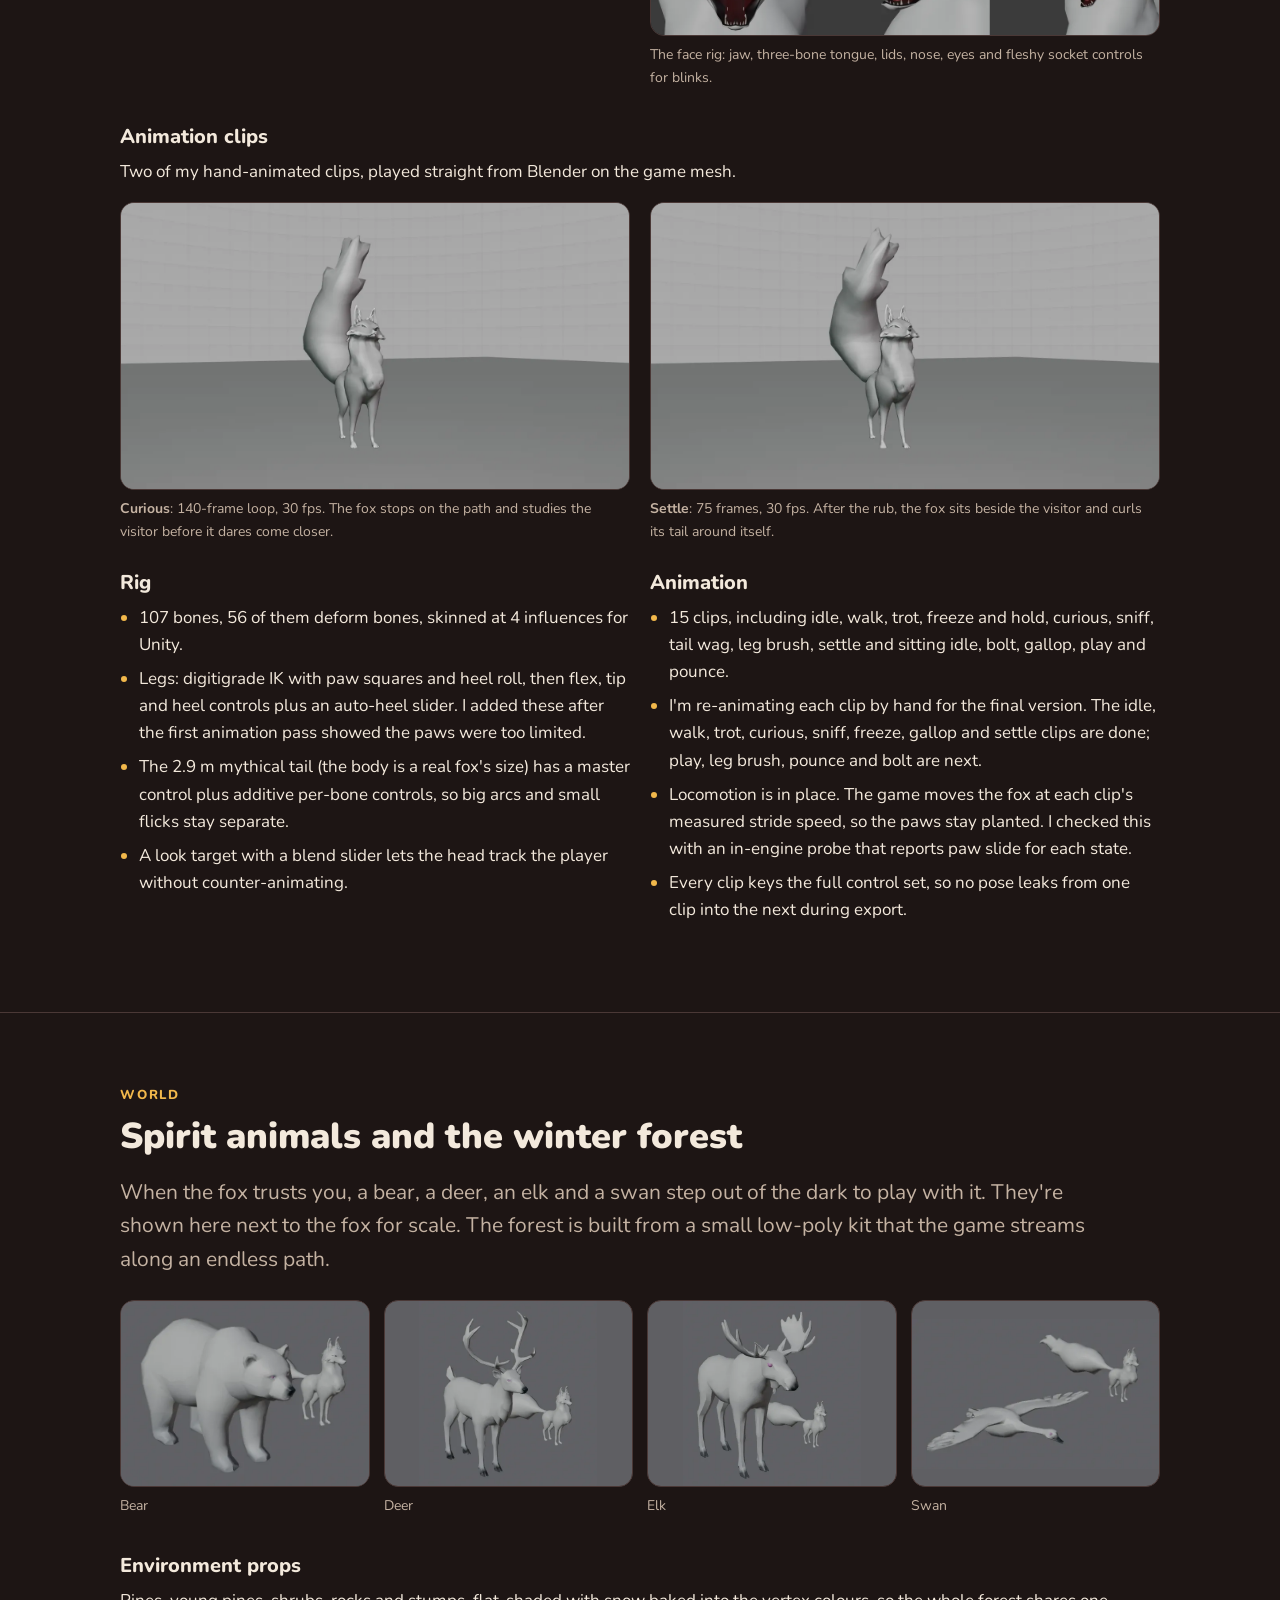
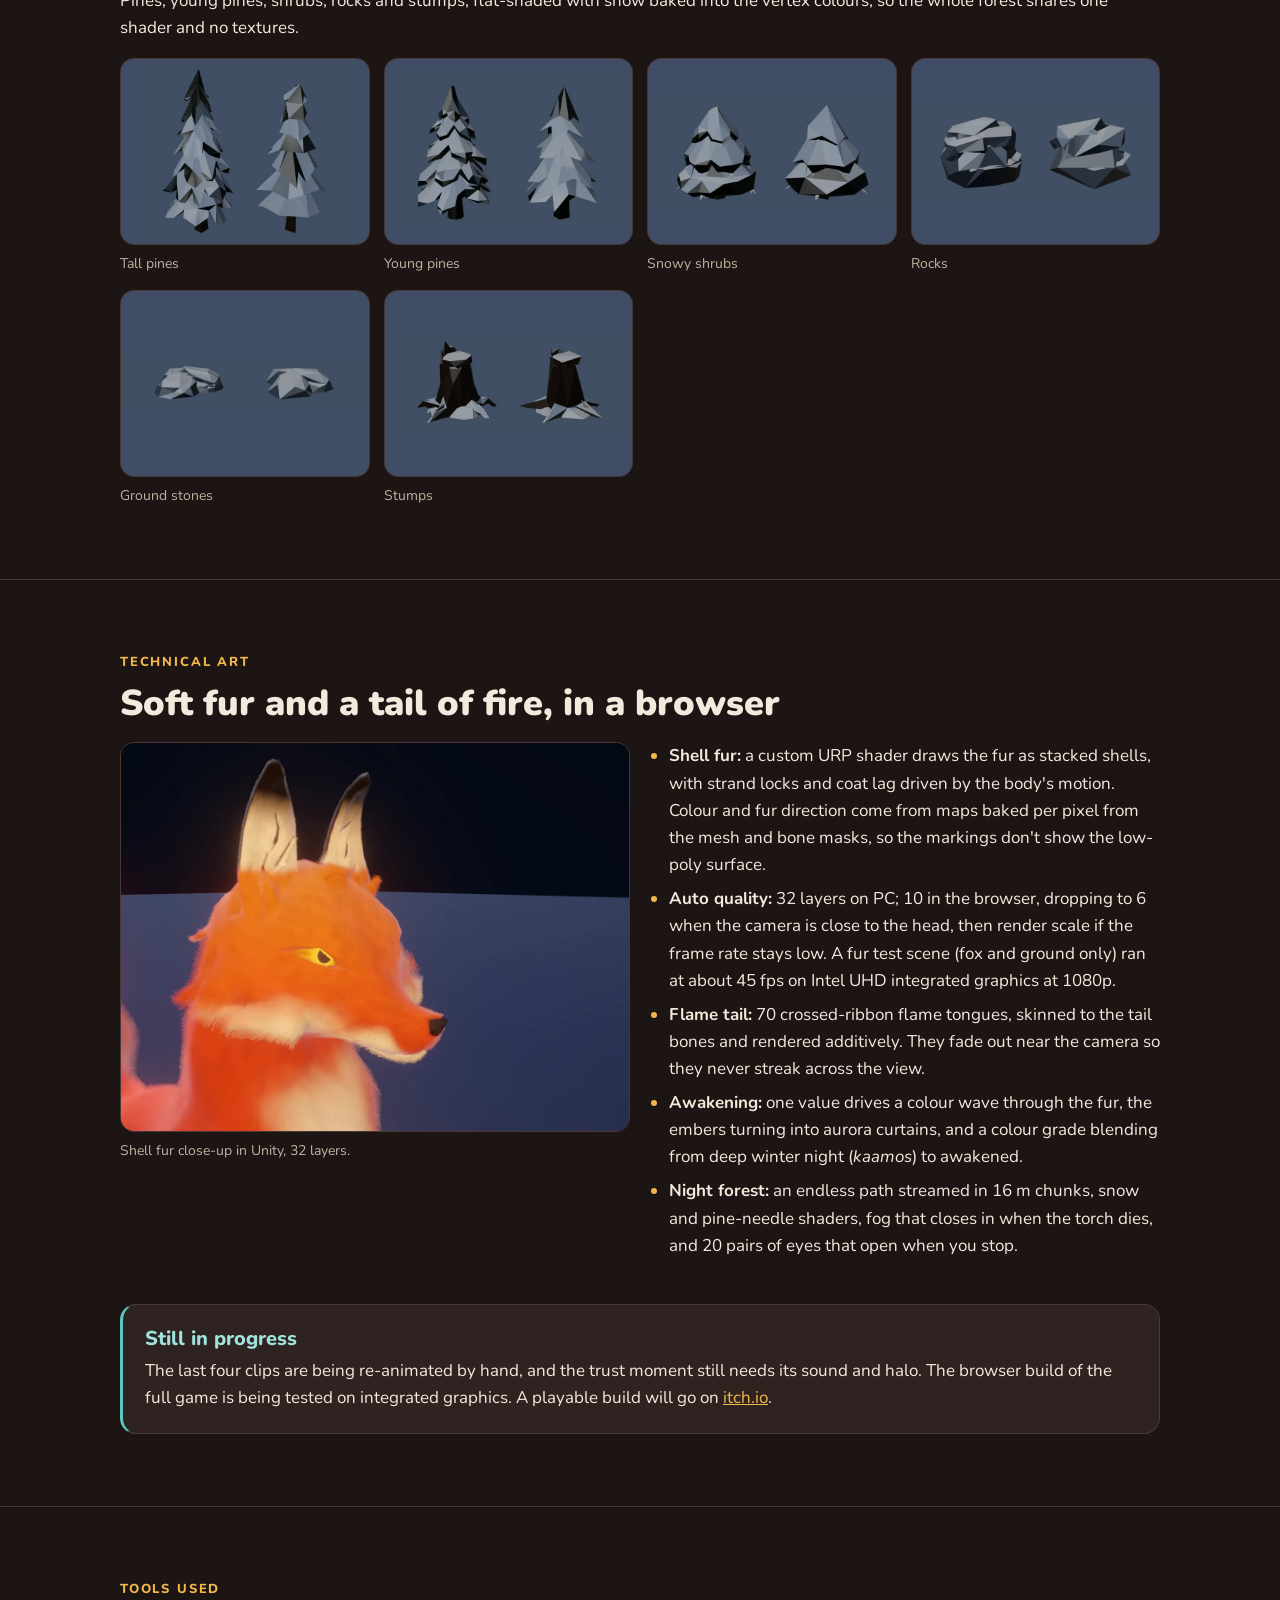
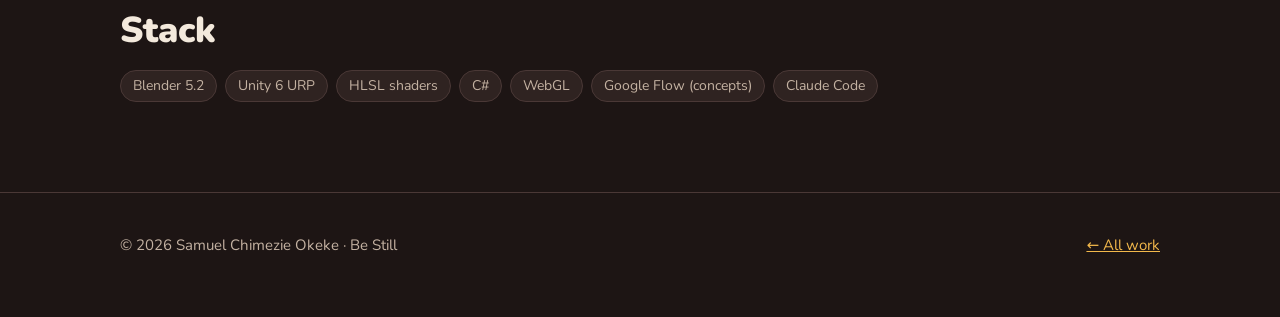
==== commit b9e53eb0: "Be Still: add Curious and Settle animation clips Co-Authored-By: Claude Opus 5.5 <noreply@anthropic." ====
--- a/be-still/index.html
+++ b/be-still/index.html
@@ -20,6 +20,7 @@
   .hero .shot { box-shadow: 0 30px 80px rgba(0,0,0,.5); width: 100%; }
   .hero .stats { margin: 0; }
   .gallery { display: grid; gap: 14px; grid-template-columns: repeat(auto-fit, minmax(220px, 1fr)); align-items: start; }
+  video.shot { width: 100%; height: auto; display: block; background: #7d7d7d; }
   .gallery img { width: 100%; aspect-ratio: 4 / 3; object-fit: contain; background: #3f4e66; }
   .gallery.animals img { background: #5f5f63; }
   .quote { font-size: clamp(20px, 2.6vw, 26px); font-weight: 800; color: var(--teal); margin: 0 0 14px; }
@@ -106,6 +107,12 @@
       <figure><img class="shot" loading="lazy" src="../img/bestill/rig_body.webp" alt="Fox mesh in Blender with rig controls: paw squares, spine, tail and look controls" width="1510" height="1055"><figcaption>Body controls: digitigrade IK legs with paw squares and heel roll, FK spine and neck, and a layered tail.</figcaption></figure>
       <figure><img class="shot" loading="lazy" src="../img/bestill/rig_face.webp" alt="Grid of fox face poses: blinks, jaw open, tongue out, snarl" width="1200" height="1200"><figcaption>The face rig: jaw, three-bone tongue, lids, nose, eyes and fleshy socket controls for blinks.</figcaption></figure>
     </div>
+    <h3 style="margin-top:36px">Animation clips</h3>
+    <p>Two of my hand-animated clips, played straight from Blender on the game mesh.</p>
+    <div class="grid g2" style="margin-top:12px">
+      <figure><video class="shot" src="../img/bestill/anim_curious.mp4" poster="../img/bestill/anim_curious_poster.webp" width="1280" height="720" autoplay muted loop playsinline preload="metadata" aria-label="Fox_Curious animation: the fox watches the visitor, tilting its head"></video><figcaption><b>Curious</b>: 140-frame loop, 30 fps. The fox stops on the path and studies the visitor before it dares come closer.</figcaption></figure>
+      <figure><video class="shot" src="../img/bestill/anim_settle.mp4" poster="../img/bestill/anim_settle_poster.webp" width="1280" height="720" autoplay muted loop playsinline preload="metadata" aria-label="Fox_Settle animation: the fox sits down and wraps its tail around itself"></video><figcaption><b>Settle</b>: 75 frames, 30 fps. After the rub, the fox sits beside the visitor and curls its tail around itself.</figcaption></figure>
+    </div>
     <div class="grid g2" style="margin-top:28px">
       <div>
         <h3>Rig</h3>
